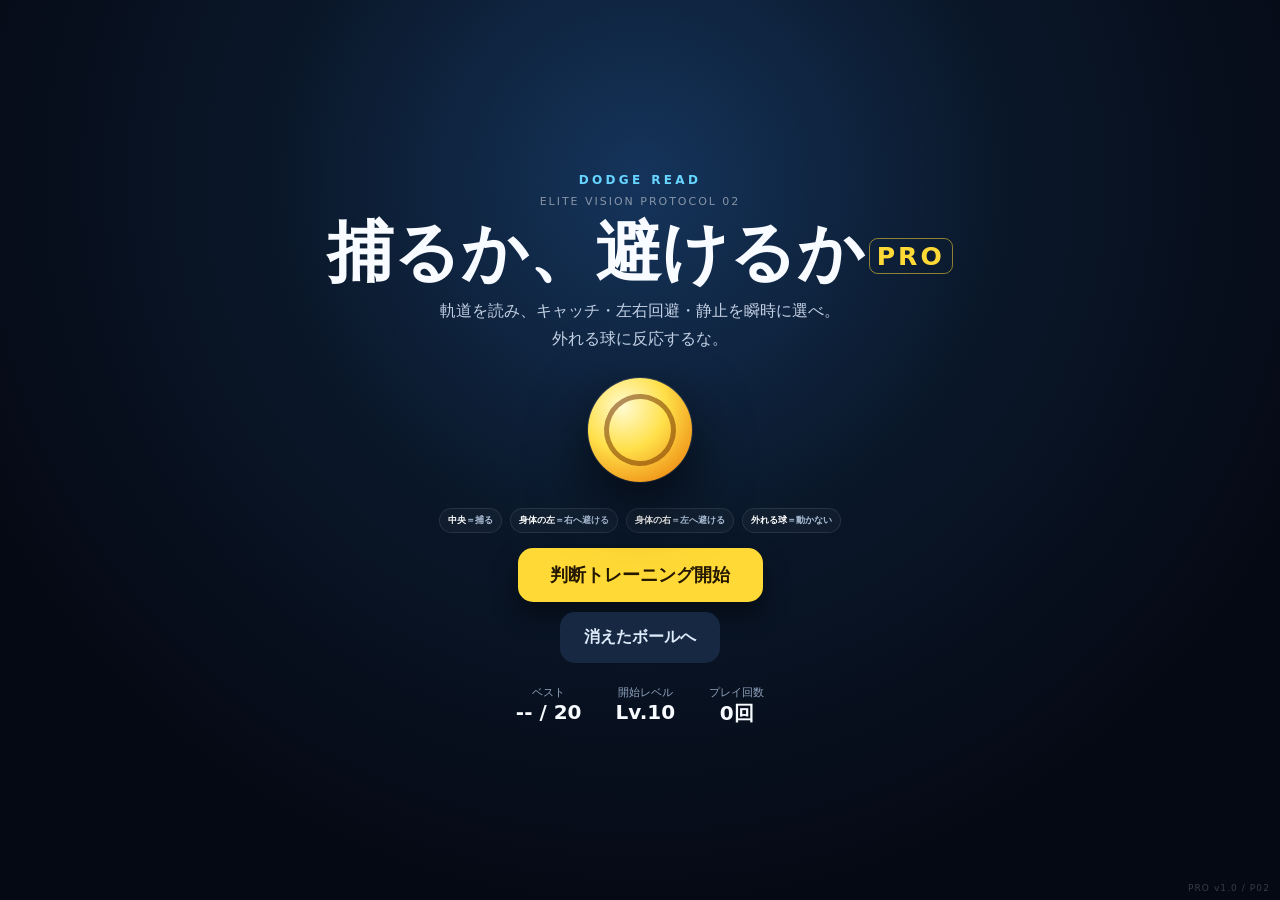
==== catch-dodge.html @ 0fb4ff52 "第2ゲーム画面を追加" ====
<!doctype html>
<html lang="ja">
<head>
<meta charset="utf-8">
<meta name="viewport" content="width=device-width,initial-scale=1,viewport-fit=cover">
<meta name="theme-color" content="#050914">
<title>DODGE READ PRO｜捕るか、避けるか</title>
<link rel="stylesheet" href="./pro.css?v=2">
<link rel="stylesheet" href="./catch-dodge.css?v=1">
</head>
<body>
<section id="home" class="screen home active">
  <div class="brand">DODGE READ</div><div class="protocol">ELITE VISION PROTOCOL 02</div>
  <h1>捕るか、避けるか<span class="pro">PRO</span></h1>
  <p class="lead">軌道を読み、キャッチ・左右回避・静止を瞬時に選べ。<br>外れる球に反応するな。</p>
  <div class="ball-logo"></div>
  <div class="body-key"><span><b>中央</b>＝捕る</span><span><b>身体の左</b>＝右へ避ける</span><span><b>身体の右</b>＝左へ避ける</span><span><b>外れる球</b>＝動かない</span></div>
  <button id="start" class="primary">判断トレーニング開始</button>
  <a class="secondary protocol-link" href="./index.html">消えたボールへ</a>
  <div class="stats"><div><span>ベスト</span><strong id="best">-- / 20</strong></div><div><span>開始レベル</span><strong id="startLevel">Lv.10</strong></div><div><span>プレイ回数</span><strong id="sessions">0回</strong></div></div>
</section>
<section id="game" class="screen game">
  <header class="header"><button id="quit" class="icon">×</button><div><div class="progress-text"><span id="number">1</span> / 20</div><div class="track"><div id="bar" class="bar"></div></div></div><div class="level">PRO LEVEL<strong id="level">10</strong></div></header>
  <div class="stage"><canvas id="canvas"></canvas><div id="focus" class="focus">＋</div><div id="count" class="count"></div><div id="feedback" class="feedback"></div><div id="timer" class="timer"><i></i></div><div id="instruction" class="instruction">中央の＋を見ろ</div></div>
  <div class="decision-answers">
    <button class="decision" data-action="dodgeLeft" disabled>← 左へ避ける<small>右側へ来る球</small></button>
    <button class="decision" data-action="catch" disabled>捕る<small>中央の安全な球</small></button>
    <button class="decision" data-action="dodgeRight" disabled>右へ避ける →<small>左側へ来る球</small></button>
    <button class="decision" data-action="stay" disabled>動かない<small>外れる球</small></button>
  </div>
</section>
<section id="result" class="screen result compact">
  <div class="brand">PROTOCOL COMPLETE</div><h1>判断トレーニング完了</h1>
  <div class="score"><div><strong id="score">0</strong><span>/ 20</span></div></div><p id="message" class="lead"></p>
  <div class="result-grid"><div><span>反応時間</span><strong id="reaction">-- ms</strong></div><div><span>到達レベル</span><strong id="endLevel">Lv.10</strong></div><div><span>逆方向回避</span><strong id="reverse">0回</strong></div><div><span>TIME OUT</span><strong id="timeouts">0回</strong></div></div>
  <div id="actionRates" class="action-rates"></div><div id="newBest" class="best" hidden>自己ベスト更新！</div>
  <button id="retry" class="primary">もう一度</button><button id="homeBtn" class="secondary">ホームへ</button>
</section>
<div id="portrait" class="portrait"><div><strong>PROモードは横向き専用</strong><p>4つの判断ボタンを正確に押すため、横向きにしてください。</p><button id="continue" class="secondary">このまま続ける</button></div></div>
<div class="version">PRO v1.0 / P02</div>
<script src="./catch-dodge.js?v=1"></script>
</body>
</html>
---- pro.css ----
:root{color-scheme:dark;font-family:system-ui,-apple-system,"Noto Sans JP",sans-serif;--ink:#f8fbff;--muted:#91a4bf;--panel:#0c182a;--line:#ffffff18;--accent:#ffda36;--cyan:#67d5ff;--good:#69efb2;--bad:#ff8d98}*{box-sizing:border-box}html,body{margin:0;min-height:100%;background:#050914;color:var(--ink)}body{min-height:100svh;overflow:hidden}button{font:inherit}.screen{display:none;min-height:100svh}.screen.active{display:flex}.home,.result{align-items:center;justify-content:center;flex-direction:column;padding:22px;text-align:center;background:radial-gradient(circle at 50% 20%,#15345b 0,#0a1729 38%,#050914 76%)}.brand{font-size:12px;letter-spacing:.28em;color:var(--cyan);font-weight:900}.protocol{margin-top:8px;font-size:11px;letter-spacing:.18em;color:#ffffff7d}.home h1,.result h1{font-size:clamp(34px,8vw,66px);line-height:1.08;margin:9px 0}.pro{display:inline-block;margin-left:.14em;padding:.15em .28em;border:1px solid #ffda3688;border-radius:.35em;color:var(--accent);font-size:.38em;letter-spacing:.12em;vertical-align:.42em}.lead{max-width:520px;color:#c2d0e4;margin:0 0 18px;line-height:1.7}.ball-logo{width:104px;height:104px;border-radius:50%;background:radial-gradient(circle at 34% 28%,#fffbd0,#ffe04a 42%,#e97000 100%);box-shadow:0 24px 60px #000a,0 0 0 1px #fff2;margin:8px 0 23px;position:relative}.ball-logo:before,.ball-logo:after{content:"";position:absolute;inset:16px;border:5px solid #71320088;border-left-color:transparent;border-bottom-color:transparent;border-radius:50%;transform:rotate(25deg)}.ball-logo:after{transform:rotate(205deg)}.primary,.secondary{border:0;border-radius:15px;padding:15px 24px;font-weight:900;cursor:pointer}.primary{background:var(--accent);color:#251800;min-width:245px;font-size:18px;box-shadow:0 12px 26px #0007}.secondary{margin-top:10px;background:#172942;color:#deebfa}.specs{display:flex;gap:8px;flex-wrap:wrap;justify-content:center;margin:0 0 4px}.specs span{padding:6px 9px;border:1px solid #ffffff1d;border-radius:99px;background:#ffffff09;color:#b9c9dc;font-size:10px;font-weight:800;letter-spacing:.08em}.stats{display:flex;gap:34px;margin-top:22px}.stats span{display:block;color:var(--muted);font-size:11px}.stats strong{font-size:20px}.game{flex-direction:column;background:#07101d}.header{height:64px;display:grid;grid-template-columns:46px 1fr 92px;align-items:center;gap:10px;padding:7px 12px;background:#081321;border-bottom:1px solid #ffffff0c}.icon{width:40px;height:40px;border-radius:11px;border:1px solid #ffffff22;background:#ffffff09;color:#fff;font-size:24px}.progress-text{text-align:center;font-weight:800;font-size:13px}.track{height:6px;background:#ffffff13;border-radius:99px;overflow:hidden;margin-top:6px}.bar{height:100%;width:0;background:linear-gradient(90deg,#50cfff,var(--accent));transition:width .2s}.level{text-align:center;background:#122a47;border:1px solid #67d5ff22;border-radius:11px;padding:7px 4px;font-size:11px;color:#8fdcff;font-weight:800}.level strong{display:block;color:#fff;font-size:17px}.stage{position:relative;flex:1;min-height:0}canvas{width:100%;height:100%;display:block}.focus,.count,.feedback,.instruction,.timer{position:absolute;left:50%;transform:translateX(-50%);pointer-events:none}.focus{top:43%;font-size:30px;color:#fff7}.count{top:36%;font-size:66px;font-weight:950;text-shadow:0 4px 20px #000}.feedback{top:12%;font-size:clamp(22px,5vw,40px);font-weight:950;opacity:0;text-shadow:0 3px 18px #000}.feedback.show{opacity:1}.feedback.good{color:var(--good)}.feedback.bad{color:var(--bad)}.instruction{bottom:13px;background:#07101ddb;border:1px solid #ffffff1c;padding:7px 14px;border-radius:99px;color:#d8e6f8;font-size:13px}.timer{top:9px;width:min(310px,55vw);height:4px;background:#ffffff13;border-radius:99px;overflow:hidden;opacity:0}.timer.show{opacity:1}.timer i{display:block;height:100%;width:100%;background:linear-gradient(90deg,var(--good),var(--accent),var(--bad));transform-origin:left center}.answers{height:98px;display:grid;grid-template-columns:repeat(5,1fr);gap:7px;padding:9px 10px calc(9px + env(safe-area-inset-bottom));background:#081321;border-top:1px solid #ffffff0c}.answer{min-width:0;border:1px solid #ffffff18;background:#11243b;color:#fff;border-radius:13px;font-weight:950;font-size:21px}.answer small{display:block;margin-top:2px;color:#91a8c2;font-size:9px;font-weight:800;white-space:nowrap}.answer:disabled{opacity:.26}.answer:not(:disabled):active{transform:scale(.97);background:#1a416b}.score{width:172px;height:172px;border-radius:50%;border:12px solid var(--accent);display:grid;place-items:center;margin:14px 0;background:#0d1b2e;box-shadow:0 0 50px #ffda3617}.score strong{font-size:60px;line-height:1}.score span{display:block;color:#c8d5e8}.result-grid{display:grid;grid-template-columns:repeat(2,minmax(130px,1fr));gap:9px;width:min(420px,100%);margin-bottom:13px}.result-grid div{background:#0d1b2e;border:1px solid #ffffff11;border-radius:13px;padding:11px}.result-grid span{display:block;color:var(--muted);font-size:11px}.result-grid strong{font-size:19px}.zone-rates{display:grid;grid-template-columns:repeat(5,1fr);gap:6px;width:min(430px,100%);margin:0 0 14px}.zone-rates div{padding:8px 3px;border-radius:10px;background:#0b1728;border:1px solid #ffffff0f}.zone-rates span{display:block;color:#8195b0;font-size:9px}.zone-rates strong{font-size:14px}.best{color:var(--accent);font-weight:900;margin:0 0 11px}.version{position:fixed;right:10px;bottom:7px;color:#ffffff35;font-size:9px;letter-spacing:.12em}.portrait{position:fixed;inset:0;z-index:20;background:#050914f4;display:none;align-items:center;justify-content:center;text-align:center;padding:28px}.portrait div{background:#11243b;padding:24px;border-radius:18px;border:1px solid #ffffff1a}.portrait button{margin-top:14px}@media(orientation:portrait) and (max-width:719px){.game.active~.portrait{display:flex}}@media(max-height:500px){.header{height:55px}.answers{height:79px}.answer{font-size:17px}.answer small{font-size:8px}.instruction{bottom:6px}.timer{top:6px}.home h1,.result h1{font-size:38px}.ball-logo{width:82px;height:82px;margin-bottom:15px}.score{width:132px;height:132px;border-width:9px}.score strong{font-size:48px}}
---- catch-dodge.css ----
.decision-answers{height:102px;display:grid;grid-template-columns:1.15fr 1fr 1.15fr .88fr;gap:7px;padding:9px 10px calc(9px + env(safe-area-inset-bottom));background:#081321;border-top:1px solid #ffffff0c}.decision{min-width:0;border:1px solid #ffffff18;background:#11243b;color:#fff;border-radius:13px;font-weight:950;font-size:17px;line-height:1.1;padding:7px 4px}.decision small{display:block;margin-top:5px;color:#91a8c2;font-size:8px;font-weight:800;white-space:nowrap}.decision[data-action="catch"]{border-color:#69efb244}.decision[data-action="stay"]{border-color:#67d5ff44}.decision:disabled{opacity:.26}.decision:not(:disabled):active{transform:scale(.97);background:#1a416b}.action-rates{display:grid;grid-template-columns:repeat(4,1fr);gap:6px;width:min(430px,100%);margin:0 0 14px}.action-rates div{padding:8px 3px;border-radius:10px;background:#0b1728;border:1px solid #ffffff0f}.action-rates span{display:block;color:#8195b0;font-size:9px}.action-rates strong{font-size:14px}.protocol-link{display:inline-block;text-decoration:none;margin-top:10px}.body-key{display:flex;gap:8px;flex-wrap:wrap;justify-content:center;margin:3px 0 15px}.body-key span{padding:5px 8px;border-radius:99px;border:1px solid #ffffff18;background:#ffffff08;color:#adc0d8;font-size:9px;font-weight:800}.body-key b{color:#fff}.result.compact h1{font-size:clamp(32px,7vw,58px)}@media(max-height:500px){.decision-answers{height:80px}.decision{font-size:14px}.decision small{font-size:7px}.body-key{display:none}}
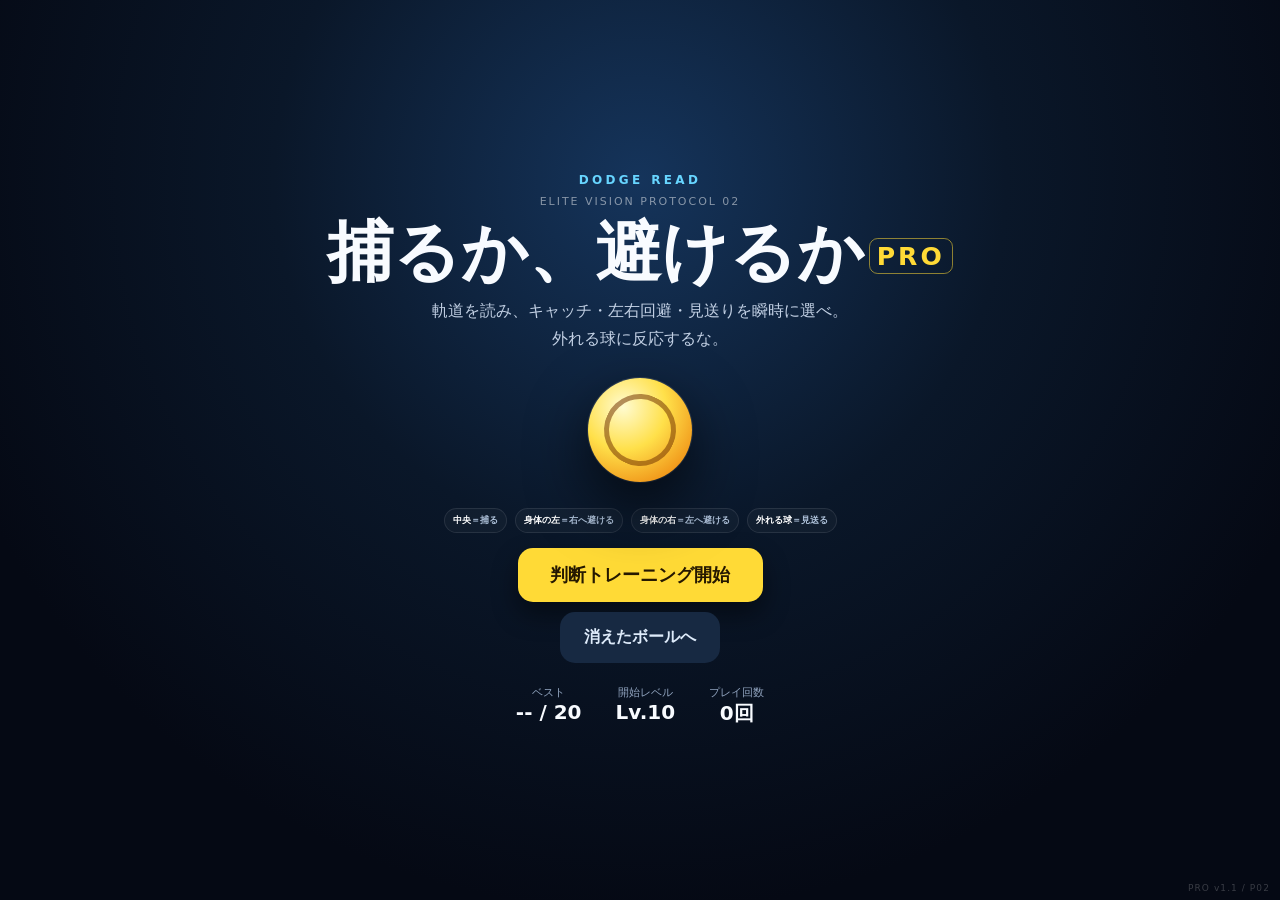
==== commit 2bbfcce5: "判断ボタンを直感的な5配置へ変更" ====
--- a/catch-dodge.html
+++ b/catch-dodge.html
@@ -6,15 +6,15 @@
 <meta name="theme-color" content="#050914">
 <title>DODGE READ PRO｜捕るか、避けるか</title>
 <link rel="stylesheet" href="./pro.css?v=2">
-<link rel="stylesheet" href="./catch-dodge.css?v=1">
+<link rel="stylesheet" href="./catch-dodge.css?v=2">
 </head>
 <body>
 <section id="home" class="screen home active">
   <div class="brand">DODGE READ</div><div class="protocol">ELITE VISION PROTOCOL 02</div>
   <h1>捕るか、避けるか<span class="pro">PRO</span></h1>
-  <p class="lead">軌道を読み、キャッチ・左右回避・静止を瞬時に選べ。<br>外れる球に反応するな。</p>
+  <p class="lead">軌道を読み、キャッチ・左右回避・見送りを瞬時に選べ。<br>外れる球に反応するな。</p>
   <div class="ball-logo"></div>
-  <div class="body-key"><span><b>中央</b>＝捕る</span><span><b>身体の左</b>＝右へ避ける</span><span><b>身体の右</b>＝左へ避ける</span><span><b>外れる球</b>＝動かない</span></div>
+  <div class="body-key"><span><b>中央</b>＝捕る</span><span><b>身体の左</b>＝右へ避ける</span><span><b>身体の右</b>＝左へ避ける</span><span><b>外れる球</b>＝見送る</span></div>
   <button id="start" class="primary">判断トレーニング開始</button>
   <a class="secondary protocol-link" href="./index.html">消えたボールへ</a>
   <div class="stats"><div><span>ベスト</span><strong id="best">-- / 20</strong></div><div><span>開始レベル</span><strong id="startLevel">Lv.10</strong></div><div><span>プレイ回数</span><strong id="sessions">0回</strong></div></div>
@@ -23,10 +23,11 @@
   <header class="header"><button id="quit" class="icon">×</button><div><div class="progress-text"><span id="number">1</span> / 20</div><div class="track"><div id="bar" class="bar"></div></div></div><div class="level">PRO LEVEL<strong id="level">10</strong></div></header>
   <div class="stage"><canvas id="canvas"></canvas><div id="focus" class="focus">＋</div><div id="count" class="count"></div><div id="feedback" class="feedback"></div><div id="timer" class="timer"><i></i></div><div id="instruction" class="instruction">中央の＋を見ろ</div></div>
   <div class="decision-answers">
-    <button class="decision" data-action="dodgeLeft" disabled>← 左へ避ける<small>右側へ来る球</small></button>
-    <button class="decision" data-action="catch" disabled>捕る<small>中央の安全な球</small></button>
-    <button class="decision" data-action="dodgeRight" disabled>右へ避ける →<small>左側へ来る球</small></button>
-    <button class="decision" data-action="stay" disabled>動かない<small>外れる球</small></button>
+    <button class="decision dodge" data-action="dodgeLeft" disabled>← 左へ避ける<small>右側へ来る球</small></button>
+    <button class="decision stay" data-action="stay" disabled>見送る<small>左へ外れる球</small></button>
+    <button class="decision catch" data-action="catch" disabled>捕る<small>中央の安全な球</small></button>
+    <button class="decision stay" data-action="stay" disabled>見送る<small>右へ外れる球</small></button>
+    <button class="decision dodge" data-action="dodgeRight" disabled>右へ避ける →<small>左側へ来る球</small></button>
   </div>
 </section>
 <section id="result" class="screen result compact">
@@ -36,8 +37,8 @@
   <div id="actionRates" class="action-rates"></div><div id="newBest" class="best" hidden>自己ベスト更新！</div>
   <button id="retry" class="primary">もう一度</button><button id="homeBtn" class="secondary">ホームへ</button>
 </section>
-<div id="portrait" class="portrait"><div><strong>PROモードは横向き専用</strong><p>4つの判断ボタンを正確に押すため、横向きにしてください。</p><button id="continue" class="secondary">このまま続ける</button></div></div>
-<div class="version">PRO v1.0 / P02</div>
-<script src="./catch-dodge.js?v=1"></script>
+<div id="portrait" class="portrait"><div><strong>PROモードは横向き専用</strong><p>5つの判断ボタンを正確に押すため、横向きにしてください。</p><button id="continue" class="secondary">このまま続ける</button></div></div>
+<div class="version">PRO v1.1 / P02</div>
+<script src="./catch-dodge.js?v=2"></script>
 </body>
 </html>
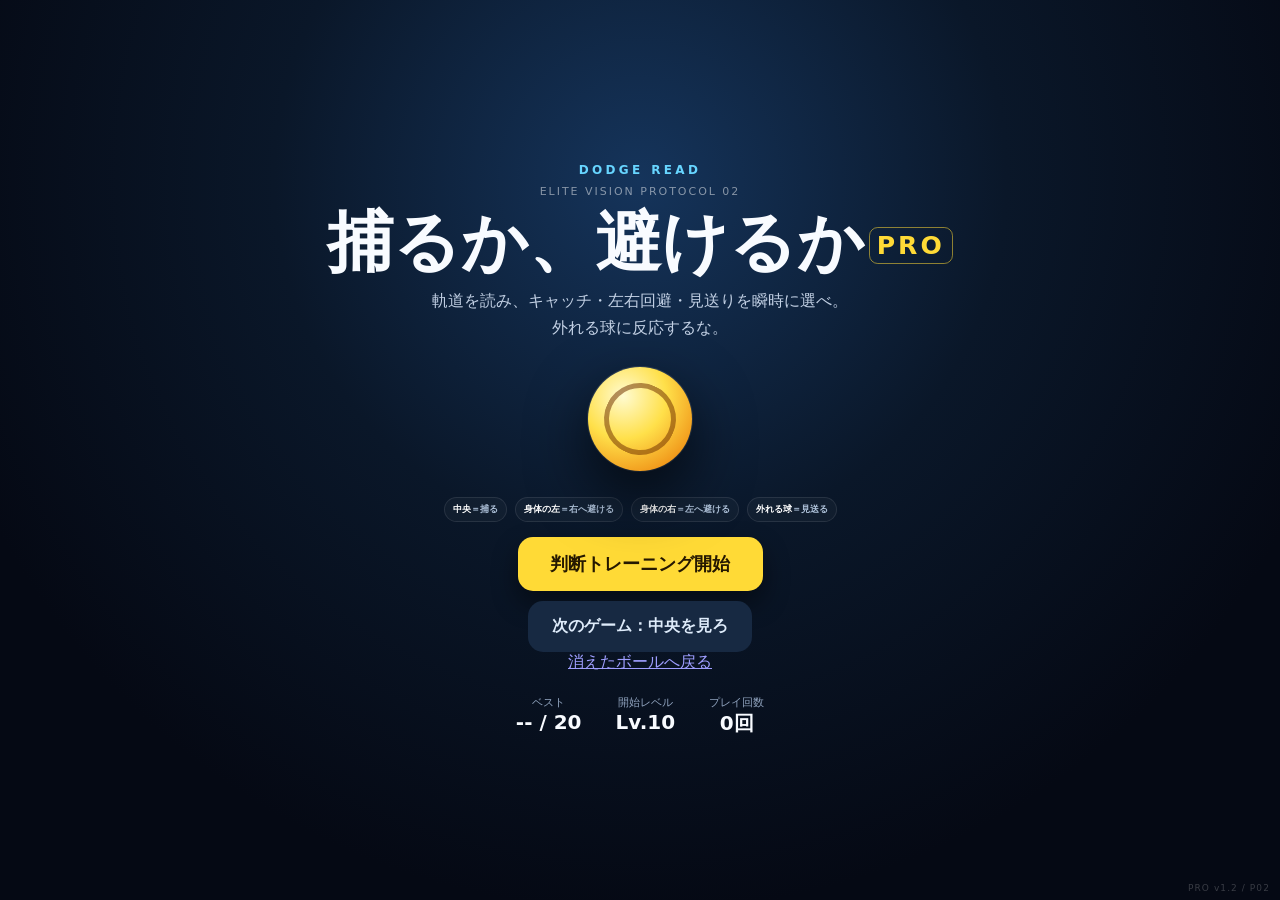
==== commit 90cb7e8f: "周辺視野ゲームへの導線を追加" ====
--- a/catch-dodge.html
+++ b/catch-dodge.html
@@ -6,7 +6,7 @@
 <meta name="theme-color" content="#050914">
 <title>DODGE READ PRO｜捕るか、避けるか</title>
 <link rel="stylesheet" href="./pro.css?v=2">
-<link rel="stylesheet" href="./catch-dodge.css?v=2">
+<link rel="stylesheet" href="./catch-dodge.css?v=3">
 </head>
 <body>
 <section id="home" class="screen home active">
@@ -16,7 +16,8 @@
   <div class="ball-logo"></div>
   <div class="body-key"><span><b>中央</b>＝捕る</span><span><b>身体の左</b>＝右へ避ける</span><span><b>身体の右</b>＝左へ避ける</span><span><b>外れる球</b>＝見送る</span></div>
   <button id="start" class="primary">判断トレーニング開始</button>
-  <a class="secondary protocol-link" href="./index.html">消えたボールへ</a>
+  <a class="secondary protocol-link" href="./peripheral.html">次のゲーム：中央を見ろ</a>
+  <a class="back-link" href="./index.html">消えたボールへ戻る</a>
   <div class="stats"><div><span>ベスト</span><strong id="best">-- / 20</strong></div><div><span>開始レベル</span><strong id="startLevel">Lv.10</strong></div><div><span>プレイ回数</span><strong id="sessions">0回</strong></div></div>
 </section>
 <section id="game" class="screen game">
@@ -38,7 +39,7 @@
   <button id="retry" class="primary">もう一度</button><button id="homeBtn" class="secondary">ホームへ</button>
 </section>
 <div id="portrait" class="portrait"><div><strong>PROモードは横向き専用</strong><p>5つの判断ボタンを正確に押すため、横向きにしてください。</p><button id="continue" class="secondary">このまま続ける</button></div></div>
-<div class="version">PRO v1.1 / P02</div>
+<div class="version">PRO v1.2 / P02</div>
 <script src="./catch-dodge.js?v=2"></script>
 </body>
 </html>
--- a/catch-dodge.css
+++ b/catch-dodge.css
@@ -1 +1 @@
-.decision-answers{height:102px;display:grid;grid-template-columns:1.15fr 1fr 1.15fr .88fr;gap:7px;padding:9px 10px calc(9px + env(safe-area-inset-bottom));background:#081321;border-top:1px solid #ffffff0c}.decision{min-width:0;border:1px solid #ffffff18;background:#11243b;color:#fff;border-radius:13px;font-weight:950;font-size:17px;line-height:1.1;padding:7px 4px}.decision small{display:block;margin-top:5px;color:#91a8c2;font-size:8px;font-weight:800;white-space:nowrap}.decision[data-action="catch"]{border-color:#69efb244}.decision[data-action="stay"]{border-color:#67d5ff44}.decision:disabled{opacity:.26}.decision:not(:disabled):active{transform:scale(.97);background:#1a416b}.action-rates{display:grid;grid-template-columns:repeat(4,1fr);gap:6px;width:min(430px,100%);margin:0 0 14px}.action-rates div{padding:8px 3px;border-radius:10px;background:#0b1728;border:1px solid #ffffff0f}.action-rates span{display:block;color:#8195b0;font-size:9px}.action-rates strong{font-size:14px}.protocol-link{display:inline-block;text-decoration:none;margin-top:10px}.body-key{display:flex;gap:8px;flex-wrap:wrap;justify-content:center;margin:3px 0 15px}.body-key span{padding:5px 8px;border-radius:99px;border:1px solid #ffffff18;background:#ffffff08;color:#adc0d8;font-size:9px;font-weight:800}.body-key b{color:#fff}.result.compact h1{font-size:clamp(32px,7vw,58px)}@media(max-height:500px){.decision-answers{height:80px}.decision{font-size:14px}.decision small{font-size:7px}.body-key{display:none}}
+.decision-answers{height:102px;display:grid;grid-template-columns:1.18fr .82fr .9fr .82fr 1.18fr;gap:7px;padding:9px 10px calc(9px + env(safe-area-inset-bottom));background:#081321;border-top:1px solid #ffffff0c}.decision{min-width:0;border:1px solid #ffffff18;background:#11243b;color:#fff;border-radius:13px;font-weight:950;font-size:15px;line-height:1.1;padding:7px 3px}.decision small{display:block;margin-top:5px;color:#91a8c2;font-size:7px;font-weight:800;white-space:nowrap}.decision.catch{border-color:#69efb244}.decision.stay{border-color:#67d5ff44}.decision.dodge{border-color:#ffda3640}.decision:disabled{opacity:.26}.decision:not(:disabled):active{transform:scale(.97);background:#1a416b}.action-rates{display:grid;grid-template-columns:repeat(4,1fr);gap:6px;width:min(430px,100%);margin:0 0 14px}.action-rates div{padding:8px 3px;border-radius:10px;background:#0b1728;border:1px solid #ffffff0f}.action-rates span{display:block;color:#8195b0;font-size:9px}.action-rates strong{font-size:14px}.protocol-link{display:inline-block;text-decoration:none;margin-top:10px}.body-key{display:flex;gap:8px;flex-wrap:wrap;justify-content:center;margin:3px 0 15px}.body-key span{padding:5px 8px;border-radius:99px;border:1px solid #ffffff18;background:#ffffff08;color:#adc0d8;font-size:9px;font-weight:800}.body-key b{color:#fff}.result.compact h1{font-size:clamp(32px,7vw,58px)}@media(max-width:760px){.decision-answers{gap:4px;padding-left:6px;padding-right:6px}.decision{font-size:12px;border-radius:10px}.decision small{font-size:6px}}@media(max-height:500px){.decision-answers{height:80px}.decision{font-size:12px}.decision small{font-size:6px}.body-key{display:none}}
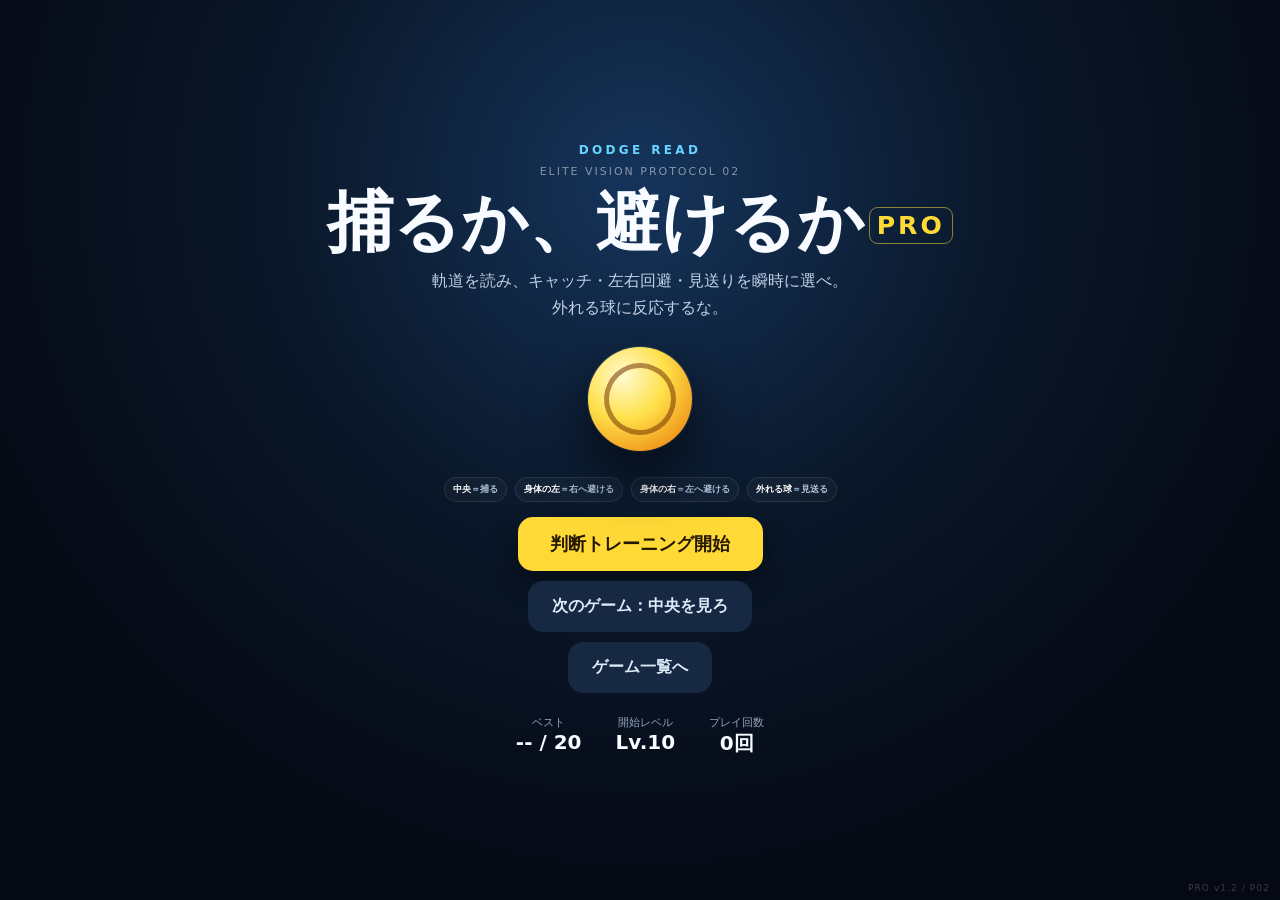
==== commit a8982fc9: "捕るか避けるかにゲーム一覧導線を追加" ====
--- a/catch-dodge.html
+++ b/catch-dodge.html
@@ -17,7 +17,7 @@
   <div class="body-key"><span><b>中央</b>＝捕る</span><span><b>身体の左</b>＝右へ避ける</span><span><b>身体の右</b>＝左へ避ける</span><span><b>外れる球</b>＝見送る</span></div>
   <button id="start" class="primary">判断トレーニング開始</button>
   <a class="secondary protocol-link" href="./peripheral.html">次のゲーム：中央を見ろ</a>
-  <a class="back-link" href="./index.html">消えたボールへ戻る</a>
+  <a class="secondary protocol-link" href="./index.html">ゲーム一覧へ</a>
   <div class="stats"><div><span>ベスト</span><strong id="best">-- / 20</strong></div><div><span>開始レベル</span><strong id="startLevel">Lv.10</strong></div><div><span>プレイ回数</span><strong id="sessions">0回</strong></div></div>
 </section>
 <section id="game" class="screen game">
--- a/catch-dodge.css
+++ b/catch-dodge.css
@@ -1 +1 @@
-.decision-answers{height:102px;display:grid;grid-template-columns:1.18fr .82fr .9fr .82fr 1.18fr;gap:7px;padding:9px 10px calc(9px + env(safe-area-inset-bottom));background:#081321;border-top:1px solid #ffffff0c}.decision{min-width:0;border:1px solid #ffffff18;background:#11243b;color:#fff;border-radius:13px;font-weight:950;font-size:15px;line-height:1.1;padding:7px 3px}.decision small{display:block;margin-top:5px;color:#91a8c2;font-size:7px;font-weight:800;white-space:nowrap}.decision.catch{border-color:#69efb244}.decision.stay{border-color:#67d5ff44}.decision.dodge{border-color:#ffda3640}.decision:disabled{opacity:.26}.decision:not(:disabled):active{transform:scale(.97);background:#1a416b}.action-rates{display:grid;grid-template-columns:repeat(4,1fr);gap:6px;width:min(430px,100%);margin:0 0 14px}.action-rates div{padding:8px 3px;border-radius:10px;background:#0b1728;border:1px solid #ffffff0f}.action-rates span{display:block;color:#8195b0;font-size:9px}.action-rates strong{font-size:14px}.protocol-link{display:inline-block;text-decoration:none;margin-top:10px}.body-key{display:flex;gap:8px;flex-wrap:wrap;justify-content:center;margin:3px 0 15px}.body-key span{padding:5px 8px;border-radius:99px;border:1px solid #ffffff18;background:#ffffff08;color:#adc0d8;font-size:9px;font-weight:800}.body-key b{color:#fff}.result.compact h1{font-size:clamp(32px,7vw,58px)}@media(max-width:760px){.decision-answers{gap:4px;padding-left:6px;padding-right:6px}.decision{font-size:12px;border-radius:10px}.decision small{font-size:6px}}@media(max-height:500px){.decision-answers{height:80px}.decision{font-size:12px}.decision small{font-size:6px}.body-key{display:none}}
+.decision-answers{height:102px;display:grid;grid-template-columns:1.18fr .82fr .9fr .82fr 1.18fr;gap:7px;padding:9px 10px calc(9px + env(safe-area-inset-bottom));background:#081321;border-top:1px solid #ffffff0c}.decision{min-width:0;border:1px solid #ffffff18;background:#11243b;color:#fff;border-radius:13px;font-weight:950;font-size:15px;line-height:1.1;padding:7px 3px}.decision small{display:block;margin-top:5px;color:#91a8c2;font-size:7px;font-weight:800;white-space:nowrap}.decision.catch{border-color:#69efb244}.decision.stay{border-color:#67d5ff44}.decision.dodge{border-color:#ffda3640}.decision:disabled{opacity:.26}.decision:not(:disabled):active{transform:scale(.97);background:#1a416b}.action-rates{display:grid;grid-template-columns:repeat(4,1fr);gap:6px;width:min(430px,100%);margin:0 0 14px}.action-rates div{padding:8px 3px;border-radius:10px;background:#0b1728;border:1px solid #ffffff0f}.action-rates span{display:block;color:#8195b0;font-size:9px}.action-rates strong{font-size:14px}.protocol-link{display:inline-block;text-decoration:none;margin-top:10px}.back-link{display:inline-block;margin-top:9px;color:#8fa8c4;font-size:11px;font-weight:800;text-decoration:none;border-bottom:1px solid #8fa8c455}.body-key{display:flex;gap:8px;flex-wrap:wrap;justify-content:center;margin:3px 0 15px}.body-key span{padding:5px 8px;border-radius:99px;border:1px solid #ffffff18;background:#ffffff08;color:#adc0d8;font-size:9px;font-weight:800}.body-key b{color:#fff}.result.compact h1{font-size:clamp(32px,7vw,58px)}@media(max-width:760px){.decision-answers{gap:4px;padding-left:6px;padding-right:6px}.decision{font-size:12px;border-radius:10px}.decision small{font-size:6px}}@media(max-height:500px){.decision-answers{height:80px}.decision{font-size:12px}.decision small{font-size:6px}.body-key{display:none}}
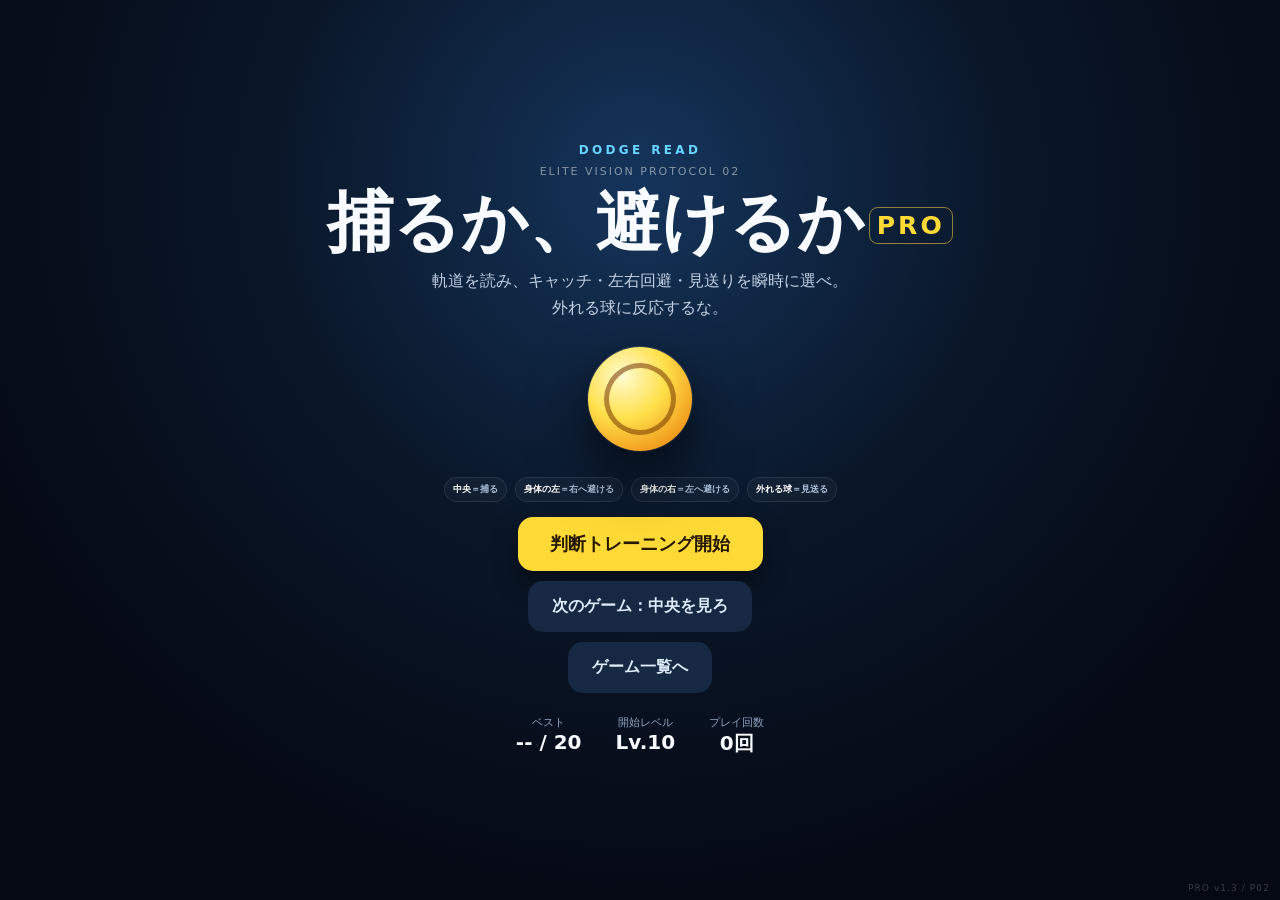
==== commit 7a9fd967: "捕るか避けるかをスマホ縦向きに最適化" ====
--- a/catch-dodge.html
+++ b/catch-dodge.html
@@ -7,6 +7,7 @@
 <title>DODGE READ PRO｜捕るか、避けるか</title>
 <link rel="stylesheet" href="./pro.css?v=2">
 <link rel="stylesheet" href="./catch-dodge.css?v=3">
+<link rel="stylesheet" href="./phone-portrait.css?v=1">
 </head>
 <body>
 <section id="home" class="screen home active">
@@ -38,8 +39,9 @@
   <div id="actionRates" class="action-rates"></div><div id="newBest" class="best" hidden>自己ベスト更新！</div>
   <button id="retry" class="primary">もう一度</button><button id="homeBtn" class="secondary">ホームへ</button>
 </section>
-<div id="portrait" class="portrait"><div><strong>PROモードは横向き専用</strong><p>5つの判断ボタンを正確に押すため、横向きにしてください。</p><button id="continue" class="secondary">このまま続ける</button></div></div>
-<div class="version">PRO v1.2 / P02</div>
+<div id="portrait" class="portrait"><div><strong>端末に合う向きでプレー</strong><p>スマホは縦向き、iPadやタブレットは横向きがおすすめです。</p><button id="continue" class="secondary">この向きで続ける</button></div></div>
+<div class="version">PRO v1.3 / P02</div>
 <script src="./catch-dodge.js?v=2"></script>
+<script src="./phone-portrait.js?v=1"></script>
 </body>
 </html>
--- a/phone-portrait.css
+++ b/phone-portrait.css
@@ -0,0 +1,271 @@
+/* Shared portrait-first layout for Protocols 01–05 on phones.
+   Tablets and desktop keep their existing landscape layouts. */
+
+@media (orientation:portrait) and (max-width:700px){
+  html.phone-adaptive-playing,
+  body.phone-adaptive-playing{
+    position:fixed;
+    inset:0;
+    width:100%;
+    height:100dvh;
+    min-height:100dvh;
+    overflow:hidden;
+    overscroll-behavior:none;
+    background:#040b14;
+  }
+
+  body.phone-adaptive-playing #game.active{
+    position:fixed;
+    inset:0;
+    z-index:40;
+    width:100vw;
+    height:100dvh;
+    min-height:0;
+    background:#040b14;
+  }
+
+  body.phone-adaptive-playing #game .header{
+    position:absolute;
+    inset:0 0 auto 0;
+    z-index:80;
+    display:block;
+    width:100%;
+    height:0;
+    padding:0;
+    border:0;
+    background:transparent;
+    pointer-events:none;
+  }
+
+  body.phone-adaptive-playing #game .header>div{
+    display:none;
+  }
+
+  body.phone-adaptive-playing #game .icon{
+    position:absolute;
+    top:max(8px,env(safe-area-inset-top));
+    left:max(8px,env(safe-area-inset-left));
+    width:42px;
+    height:42px;
+    padding:0;
+    border-radius:12px;
+    border:1px solid #ffffff26;
+    background:#06111ee6;
+    box-shadow:0 4px 16px #0009;
+    font-size:26px;
+    pointer-events:auto;
+  }
+
+  body.phone-adaptive-playing #game .stage{
+    min-height:0;
+    background:#040b14;
+  }
+
+  body.phone-adaptive-playing #game .timer{
+    top:max(10px,env(safe-area-inset-top));
+    width:min(270px,58vw);
+  }
+
+  body.phone-adaptive-playing #game .feedback{
+    top:10%;
+    max-width:76%;
+    font-size:clamp(26px,8vw,40px);
+    line-height:1.04;
+    text-align:center;
+  }
+
+  body.phone-adaptive-playing #game .count{
+    top:30%;
+  }
+
+  body.phone-adaptive-playing #game .instruction{
+    bottom:max(9px,env(safe-area-inset-bottom));
+    max-width:78vw;
+    padding:7px 13px;
+    text-align:center;
+    font-size:12px;
+    line-height:1.35;
+  }
+
+  body.phone-adaptive-playing .version{
+    right:max(6px,env(safe-area-inset-right));
+    bottom:max(4px,env(safe-area-inset-bottom));
+    font-size:8px;
+  }
+
+  /* Protocol 01: keep the five zones in spatial left-to-right order. */
+  body.phone-game-hidden-ball.phone-adaptive-playing #game.active{
+    display:grid;
+    grid-template-rows:minmax(0,1fr) 112px;
+  }
+
+  body.phone-game-hidden-ball.phone-adaptive-playing #game .stage{
+    grid-row:1;
+    width:100%;
+    height:100%;
+  }
+
+  body.phone-game-hidden-ball.phone-adaptive-playing #game .answers{
+    grid-row:2;
+    display:grid;
+    grid-template-columns:repeat(5,minmax(0,1fr));
+    width:100%;
+    height:auto;
+    gap:5px;
+    padding:8px 7px calc(8px + env(safe-area-inset-bottom));
+  }
+
+  body.phone-game-hidden-ball.phone-adaptive-playing #game .answer{
+    min-height:82px;
+    border-radius:12px;
+    font-size:22px;
+  }
+
+  body.phone-game-hidden-ball.phone-adaptive-playing #game .answer small{
+    margin-top:5px;
+    font-size:8px;
+  }
+
+  body.phone-game-hidden-ball.phone-adaptive-playing #game .instruction{
+    bottom:8px;
+  }
+
+  /* Protocol 02: central catch button, with dodge/stay choices on both sides. */
+  body.phone-game-catch-dodge.phone-adaptive-playing #game.active{
+    display:grid;
+    grid-template-rows:minmax(0,1fr) 178px;
+  }
+
+  body.phone-game-catch-dodge.phone-adaptive-playing #game .stage{
+    grid-row:1;
+    width:100%;
+    height:100%;
+  }
+
+  body.phone-game-catch-dodge.phone-adaptive-playing #game .decision-answers{
+    grid-row:2;
+    display:grid;
+    grid-template-columns:1fr .92fr 1fr;
+    grid-template-rows:1fr 1fr;
+    width:100%;
+    height:auto;
+    gap:6px;
+    padding:7px 7px calc(8px + env(safe-area-inset-bottom));
+  }
+
+  body.phone-game-catch-dodge.phone-adaptive-playing #game .decision{
+    min-height:72px;
+    padding:7px 4px;
+    border-radius:12px;
+    font-size:13px;
+    line-height:1.15;
+  }
+
+  body.phone-game-catch-dodge.phone-adaptive-playing #game .decision small{
+    margin-top:5px;
+    font-size:7px;
+    white-space:normal;
+    line-height:1.2;
+  }
+
+  body.phone-game-catch-dodge.phone-adaptive-playing #game .decision:nth-child(1){grid-column:1;grid-row:2}
+  body.phone-game-catch-dodge.phone-adaptive-playing #game .decision:nth-child(2){grid-column:1;grid-row:1}
+  body.phone-game-catch-dodge.phone-adaptive-playing #game .decision:nth-child(3){grid-column:2;grid-row:1 / span 2;font-size:18px}
+  body.phone-game-catch-dodge.phone-adaptive-playing #game .decision:nth-child(4){grid-column:3;grid-row:1}
+  body.phone-game-catch-dodge.phone-adaptive-playing #game .decision:nth-child(5){grid-column:3;grid-row:2}
+
+  /* Protocol 03: use the complete portrait field for the eight directions. */
+  body.phone-game-peripheral.phone-adaptive-playing #game.active,
+  body.phone-game-tracking.phone-adaptive-playing #game.active{
+    display:block;
+  }
+
+  body.phone-game-peripheral.phone-adaptive-playing #game .peripheral-stage,
+  body.phone-game-tracking.phone-adaptive-playing #game .tracking-stage{
+    position:absolute;
+    inset:0;
+    width:100%;
+    height:100%;
+  }
+
+  body.phone-game-peripheral.phone-adaptive-playing #game .focus-target{
+    top:50%;
+    width:94px;
+    height:94px;
+  }
+
+  body.phone-game-peripheral.phone-adaptive-playing #game .dir{
+    width:78px;
+    height:62px;
+    border-radius:15px;
+    font-size:25px;
+  }
+
+  body.phone-game-peripheral.phone-adaptive-playing #game .dir small{
+    font-size:9px;
+  }
+
+  body.phone-game-peripheral.phone-adaptive-playing #game .dir.nw{left:5%;top:15%}
+  body.phone-game-peripheral.phone-adaptive-playing #game .dir.n{top:9%}
+  body.phone-game-peripheral.phone-adaptive-playing #game .dir.ne{right:5%;top:15%}
+  body.phone-game-peripheral.phone-adaptive-playing #game .dir.e{right:3%;top:50%}
+  body.phone-game-peripheral.phone-adaptive-playing #game .dir.se{right:5%;bottom:15%}
+  body.phone-game-peripheral.phone-adaptive-playing #game .dir.s{bottom:8%}
+  body.phone-game-peripheral.phone-adaptive-playing #game .dir.sw{left:5%;bottom:15%}
+  body.phone-game-peripheral.phone-adaptive-playing #game .dir.w{left:3%;top:50%}
+
+  /* Protocol 04: full-height tracking area. */
+  body.phone-game-tracking.phone-adaptive-playing #game .ball-count{
+    top:max(10px,env(safe-area-inset-top));
+    right:max(9px,env(safe-area-inset-right));
+    padding:7px 10px;
+    font-size:10px;
+  }
+
+  body.phone-game-tracking.phone-adaptive-playing #game .instruction{
+    bottom:max(10px,env(safe-area-inset-bottom));
+  }
+
+  /* Protocol 05: remove the square restriction and use a tall court. */
+  body.phone-game-rondo.phone-adaptive-playing #game.active{
+    display:block;
+  }
+
+  body.phone-game-rondo.phone-adaptive-playing #game .rondo-stage{
+    position:absolute;
+    inset:0;
+    display:block;
+    width:100%;
+    height:100%;
+    padding:0;
+  }
+
+  body.phone-game-rondo.phone-adaptive-playing #game .rondo-court{
+    position:absolute;
+    inset:0;
+    width:100%;
+    height:100%;
+    max-width:none;
+    max-height:none;
+    aspect-ratio:auto;
+    border:0;
+    border-radius:0;
+    box-shadow:none;
+  }
+
+  body.phone-game-rondo.phone-adaptive-playing #game .rondo-hud{
+    top:max(9px,env(safe-area-inset-top));
+    left:max(56px,calc(env(safe-area-inset-left) + 56px));
+    right:max(9px,env(safe-area-inset-right));
+  }
+
+  body.phone-game-rondo.phone-adaptive-playing #game .rondo-hud span{
+    padding:6px 8px;
+    font-size:9px;
+    letter-spacing:.05em;
+  }
+}
+
+/* Device-specific orientation guidance sits above all game layers. */
+#portrait{z-index:140}
+#portrait>div{max-width:430px}
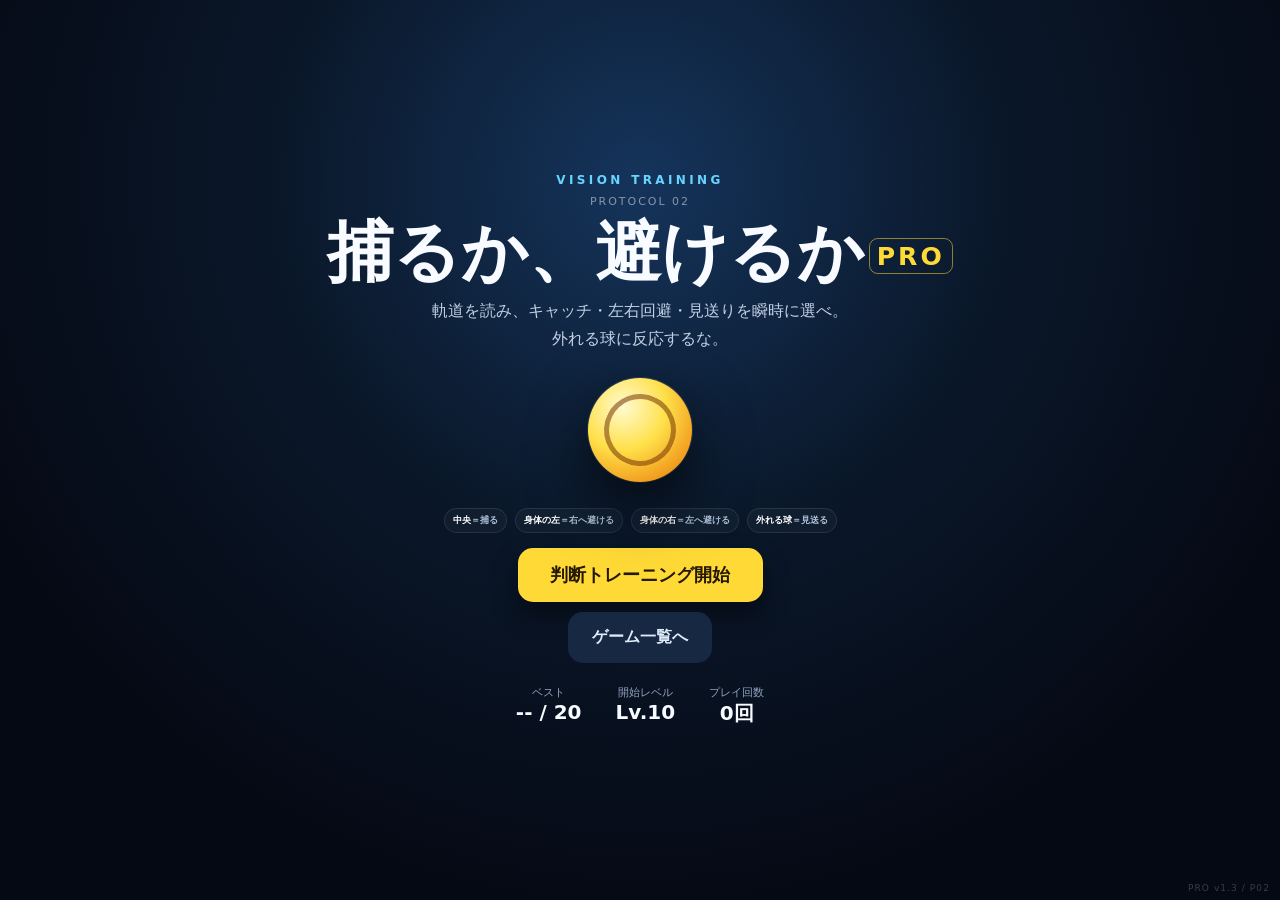
==== commit f3e2e3cd: "ゲーム02のブランド表記と導線を整理" ====
--- a/catch-dodge.html
+++ b/catch-dodge.html
@@ -4,20 +4,19 @@
 <meta charset="utf-8">
 <meta name="viewport" content="width=device-width,initial-scale=1,viewport-fit=cover">
 <meta name="theme-color" content="#050914">
-<title>DODGE READ PRO｜捕るか、避けるか</title>
+<title>VISION TRAINING｜捕るか、避けるか</title>
 <link rel="stylesheet" href="./pro.css?v=2">
 <link rel="stylesheet" href="./catch-dodge.css?v=3">
 <link rel="stylesheet" href="./phone-portrait.css?v=1">
 </head>
 <body>
 <section id="home" class="screen home active">
-  <div class="brand">DODGE READ</div><div class="protocol">ELITE VISION PROTOCOL 02</div>
+  <div class="brand">VISION TRAINING</div><div class="protocol">PROTOCOL 02</div>
   <h1>捕るか、避けるか<span class="pro">PRO</span></h1>
   <p class="lead">軌道を読み、キャッチ・左右回避・見送りを瞬時に選べ。<br>外れる球に反応するな。</p>
   <div class="ball-logo"></div>
   <div class="body-key"><span><b>中央</b>＝捕る</span><span><b>身体の左</b>＝右へ避ける</span><span><b>身体の右</b>＝左へ避ける</span><span><b>外れる球</b>＝見送る</span></div>
   <button id="start" class="primary">判断トレーニング開始</button>
-  <a class="secondary protocol-link" href="./peripheral.html">次のゲーム：中央を見ろ</a>
   <a class="secondary protocol-link" href="./index.html">ゲーム一覧へ</a>
   <div class="stats"><div><span>ベスト</span><strong id="best">-- / 20</strong></div><div><span>開始レベル</span><strong id="startLevel">Lv.10</strong></div><div><span>プレイ回数</span><strong id="sessions">0回</strong></div></div>
 </section>
@@ -42,6 +41,6 @@
 <div id="portrait" class="portrait"><div><strong>端末に合う向きでプレー</strong><p>スマホは縦向き、iPadやタブレットは横向きがおすすめです。</p><button id="continue" class="secondary">この向きで続ける</button></div></div>
 <div class="version">PRO v1.3 / P02</div>
 <script src="./catch-dodge.js?v=2"></script>
-<script src="./phone-portrait.js?v=1"></script>
+<script src="./phone-portrait.js?v=2"></script>
 </body>
 </html>
